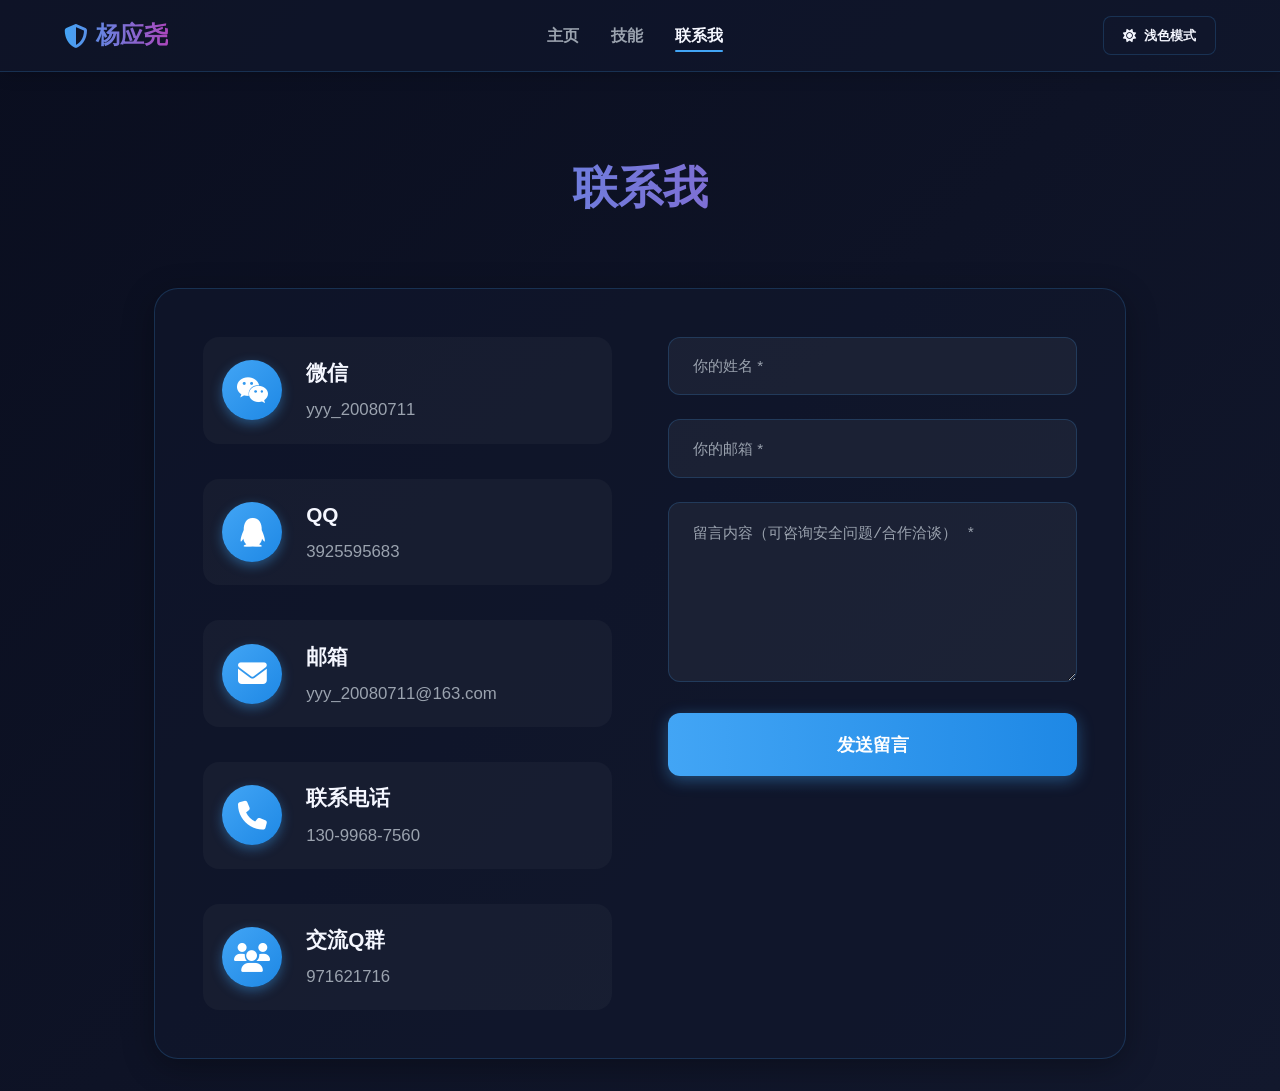
==== contact.html @ 694e47d1 "Add files via upload" ====
<!DOCTYPE html>
<html lang="zh-CN">
<head>
    <meta charset="UTF-8">
    <meta name="viewport" content="width=device-width, initial-scale=1.0">
    <title>联系我 | 杨应尧</title>
    <link rel="stylesheet" href="https://cdn.bootcdn.net/ajax/libs/font-awesome/6.4.0/css/all.min.css">
    <style>
        /* ========== 全局样式（与主页统一） ========== */
        :root {
            --bg-primary: #0a0e1f;
            --bg-secondary: #12182d;
            --text-primary: #f5f7ff;
            --text-secondary: #9ba3af;
            --accent: #42a5f5;
            --accent-light: #64b5f6;
            --accent-dark: #1e88e5;
            --card-bg: rgba(18, 24, 45, 0.6);
            --card-border: rgba(66, 165, 245, 0.2);
            --shadow: 0 8px 32px rgba(0, 0, 0, 0.3);
            --gradient-text: linear-gradient(90deg, var(--accent), #ab47bc);
            --gradient-bg: linear-gradient(135deg, var(--bg-primary), var(--bg-secondary));
        }
        .light-mode {
            --bg-primary: #f0f4ff;
            --bg-secondary: #e6eeff;
            --text-primary: #12182d;
            --text-secondary: #5e6573;
            --accent: #1e88e5;
            --accent-light: #42a5f5;
            --accent-dark: #0d47a1;
            --card-bg: rgba(255, 255, 255, 0.6);
            --card-border: rgba(30, 136, 229, 0.2);
            --shadow: 0 8px 32px rgba(0, 0, 0, 0.1);
        }
        * {
            margin: 0;
            padding: 0;
            box-sizing: border-box;
            scroll-behavior: smooth;
        }
        body {
            font-family: "Inter", "Segoe UI", Tahoma, sans-serif;
            background: var(--gradient-bg);
            color: var(--text-primary);
            min-height: 100vh;
            padding: 0;
            overflow-x: hidden;
            line-height: 1.6;
        }
        .page-loading {
            opacity: 0;
            animation: fadeIn 1.2s ease forwards;
        }
        @keyframes fadeIn {
            0% { opacity: 0; }
            100% { opacity: 1; }
        }
        .back-to-top {
            position: fixed;
            bottom: 2rem;
            right: 2rem;
            width: 48px;
            height: 48px;
            background: var(--accent);
            color: white;
            border-radius: 50%;
            display: flex;
            align-items: center;
            justify-content: center;
            font-size: 1.2rem;
            box-shadow: var(--shadow);
            opacity: 0;
            visibility: hidden;
            transition: all 0.3s ease;
            cursor: pointer;
            z-index: 99;
        }
        .back-to-top.active {
            opacity: 1;
            visibility: visible;
        }
        .back-to-top:hover {
            background: var(--accent-dark);
            transform: translateY(-4px);
        }
        /* ========== 导航栏样式（与主页统一） ========== */
        .navbar {
            position: sticky;
            top: 0;
            z-index: 90;
            display: flex;
            justify-content: space-between;
            align-items: center;
            padding: 1rem 5%;
            background: var(--card-bg);
            backdrop-filter: blur(12px);
            border-bottom: 1px solid var(--card-border);
            box-shadow: 0 2px 16px rgba(0, 0, 0, 0.2);
        }
        .logo {
            font-size: 1.5rem;
            font-weight: 700;
            background: var(--gradient-text);
            -webkit-background-clip: text;
            -webkit-text-fill-color: transparent;
            display: flex;
            align-items: center;
            gap: 0.5rem;
        }
        .logo i {
            color: var(--accent);
        }
        .nav-links {
            display: flex;
            gap: 2rem;
        }
        .nav-link {
            color: var(--text-secondary);
            text-decoration: none;
            font-weight: 600;
            font-size: 1rem;
            position: relative;
            transition: color 0.3s ease;
        }
        .nav-link::after {
            content: "";
            position: absolute;
            bottom: -4px;
            left: 0;
            width: 0;
            height: 2px;
            background: var(--accent);
            border-radius: 2px;
            transition: width 0.3s ease;
        }
        .nav-link:hover, .nav-link.active {
            color: var(--text-primary);
        }
        .nav-link:hover::after, .nav-link.active::after {
            width: 100%;
        }
        .mode-toggle {
            background: var(--card-bg);
            border: 1px solid var(--card-border);
            color: var(--text-primary);
            padding: 0.6rem 1.2rem;
            border-radius: 8px;
            font-weight: 600;
            cursor: pointer;
            display: flex;
            align-items: center;
            gap: 0.5rem;
            transition: all 0.3s ease;
        }
        .mode-toggle:hover {
            background: rgba(255, 255, 255, 0.1);
            box-shadow: 0 0 12px var(--accent);
        }
        /* ========== 联系页面专属样式 ========== */
        .container {
            max-width: 1100px;
            margin: 0 auto;
            padding: 2rem 5%;
        }
        .section-title {
            text-align: center;
            font-size: 2.8rem;
            background: var(--gradient-text);
            -webkit-background-clip: text;
            -webkit-text-fill-color: transparent;
            margin: 3rem 0 4rem;
            animation: slideDown 1s ease forwards;
            opacity: 0;
        }
        @keyframes slideDown {
            0% { transform: translateY(-30px); opacity: 0; }
            100% { transform: translateY(0); opacity: 1; }
        }
        /* 联系主容器 */
        .contact-wrapper {
            background: var(--card-bg);
            border: 1px solid var(--card-border);
            border-radius: 24px;
            padding: 3rem;
            box-shadow: var(--shadow);
            backdrop-filter: blur(12px);
            animation: popIn 1s ease forwards;
            opacity: 0;
        }
        @keyframes popIn {
            0% { transform: scale(0.95); opacity: 0; }
            100% { transform: scale(1); opacity: 1; }
        }
        .contact-container {
            display: grid;
            grid-template-columns: 1fr 1fr;
            gap: 3.5rem;
        }
        /* 联系信息区域 */
        .contact-info {
            display: flex;
            flex-direction: column;
            gap: 2.2rem;
        }
        .contact-item {
            display: flex;
            align-items: center;
            gap: 1.5rem;
            padding: 1.2rem;
            background: rgba(255, 255, 255, 0.03);
            border-radius: 16px;
            transition: all 0.4s ease;
            cursor: pointer;
        }
        .contact-item:hover {
            transform: translateX(10px);
            background: rgba(66, 165, 245, 0.1);
            box-shadow: 0 4px 12px rgba(0, 0, 0, 0.2);
        }
        .contact-icon {
            width: 60px;
            height: 60px;
            background: linear-gradient(135deg, var(--accent), var(--accent-dark));
            border-radius: 50%;
            display: flex;
            align-items: center;
            justify-content: center;
            font-size: 1.8rem;
            color: white;
            box-shadow: 0 4px 12px rgba(66, 165, 245, 0.4);
        }
        .contact-text h3 {
            font-size: 1.3rem;
            color: var(--text-primary);
            margin-bottom: 0.5rem;
        }
        .contact-text p {
            font-size: 1.05rem;
            color: var(--text-secondary);
        }
        /* 留言表单区域 */
        .contact-form {
            display: flex;
            flex-direction: column;
            gap: 1.5rem;
        }
        .form-group {
            position: relative;
        }
        .form-input {
            width: 100%;
            padding: 1.2rem 1.5rem;
            background: rgba(255, 255, 255, 0.05);
            border: 1px solid var(--card-border);
            border-radius: 12px;
            color: var(--text-primary);
            font-size: 1rem;
            outline: none;
            transition: all 0.3s ease;
        }
        .form-input:focus {
            border-color: var(--accent);
            box-shadow: 0 0 15px rgba(66, 165, 245, 0.3);
            background: rgba(255, 255, 255, 0.08);
        }
        .form-input::placeholder {
            color: var(--text-secondary);
            font-size: 0.95rem;
        }
        .form-textarea {
            min-height: 180px;
            resize: vertical;
            line-height: 1.6;
        }
        .form-btn {
            padding: 1.2rem;
            background: linear-gradient(90deg, var(--accent), var(--accent-dark));
            color: white;
            border: none;
            border-radius: 12px;
            font-size: 1.1rem;
            font-weight: 600;
            cursor: pointer;
            transition: all 0.3s ease;
            box-shadow: 0 4px 16px rgba(66, 165, 245, 0.4);
        }
        .form-btn:hover {
            transform: translateY(-3px);
            box-shadow: 0 6px 20px rgba(66, 165, 245, 0.6);
        }
        .form-btn:active {
            transform: translateY(1px);
        }
        /* 弹窗样式 */
        .modal {
            position: fixed;
            top: 0;
            left: 0;
            width: 100%;
            height: 100%;
            background: rgba(0, 0, 0, 0.7);
            backdrop-filter: blur(4px);
            display: flex;
            align-items: center;
            justify-content: center;
            z-index: 999;
            opacity: 0;
            visibility: hidden;
            transition: all 0.3s ease;
        }
        .modal.active {
            opacity: 1;
            visibility: visible;
        }
        .modal-content {
            background: var(--card-bg);
            border: 1px solid var(--card-border);
            border-radius: 20px;
            padding: 2.5rem;
            width: 90%;
            max-width: 360px;
            text-align: center;
            box-shadow: var(--shadow);
            animation: modalPop 0.4s ease forwards;
            transform: scale(0.9);
        }
        @keyframes modalPop {
            0% { transform: scale(0.9); }
            100% { transform: scale(1); }
        }
        .modal-close {
            position: absolute;
            top: 1.5rem;
            right: 1.5rem;
            background: transparent;
            border: none;
            color: var(--text-secondary);
            font-size: 1.8rem;
            cursor: pointer;
            transition: color 0.3s ease;
        }
        .modal-close:hover {
            color: var(--accent);
        }
        .modal-title {
            font-size: 1.5rem;
            color: var(--text-primary);
            margin-bottom: 1.5rem;
        }
        .modal-desc {
            color: var(--text-secondary);
            margin-bottom: 1.5rem;
            font-size: 1.05rem;
        }
        .modal-img {
            width: 100%;
            max-width: 240px;
            border-radius: 12px;
            border: 3px solid var(--accent);
            margin: 0 auto;
            display: block;
        }
        /* 表单提交提示 */
        .form-alert {
            position: fixed;
            top: 2rem;
            left: 50%;
            transform: translateX(-50%);
            background: #10b981;
            color: white;
            padding: 1rem 2rem;
            border-radius: 8px;
            font-weight: 600;
            box-shadow: var(--shadow);
            z-index: 998;
            opacity: 0;
            visibility: hidden;
            transition: all 0.3s ease;
        }
        .form-alert.active {
            opacity: 1;
            visibility: visible;
        }
        /* ========== 响应式适配 ========== */
        @media (max-width: 768px) {
            .contact-container {
                grid-template-columns: 1fr;
                gap: 2.5rem;
            }
            .contact-wrapper {
                padding: 2rem;
            }
            .section-title {
                font-size: 2.2rem;
            }
        }
        @media (max-width: 480px) {
            .navbar {
                flex-direction: column;
                gap: 1rem;
                padding: 1rem 3%;
            }
            .nav-links {
                width: 100%;
                justify-content: center;
            }
            .section-title {
                font-size: 1.8rem;
                margin: 2rem 0 3rem;
            }
            .contact-wrapper {
                padding: 1.5rem;
            }
            .contact-item {
                flex-direction: column;
                text-align: center;
                gap: 1rem;
            }
            .contact-icon {
                width: 50px;
                height: 50px;
                font-size: 1.5rem;
            }
            .back-to-top {
                width: 40px;
                height: 40px;
                bottom: 1rem;
                right: 1rem;
            }
        }
    </style>
</head>
<body class="page-loading">
    <!-- 导航栏 -->
    <nav class="navbar">
        <div class="logo">
            <i class="fas fa-shield-halved"></i>
            <span>杨应尧</span>
        </div>
        <div class="nav-links">
            <a href="index.html" class="nav-link">主页</a>
            <a href="skills.html" class="nav-link">技能</a>
            <a href="contact.html" class="nav-link active">联系我</a>
        </div>
        <button class="mode-toggle" id="modeToggle">
            <i class="fas fa-sun"></i>
            <span class="mode-text">浅色模式</span>
        </button>
    </nav>

    <!-- 回到顶部按钮 -->
    <div class="back-to-top" id="backToTop">
        <i class="fas fa-arrow-up"></i>
    </div>

    <!-- 联系内容容器 -->
    <div class="container">
        <h2 class="section-title">联系我</h2>
        <div class="contact-wrapper">
            <div class="contact-container">
                <!-- 联系信息 -->
                <div class="contact-info">
                    <!-- 微信 -->
                    <div class="contact-item" data-type="wechat">
                        <div class="contact-icon">
                            <i class="fab fa-weixin"></i>
                        </div>
                        <div class="contact-text">
                            <h3>微信</h3>
                            <p>yyy_20080711</p>
                        </div>
                    </div>

                    <!-- QQ -->
                    <div class="contact-item" data-type="qq">
                        <div class="contact-icon">
                            <i class="fab fa-qq"></i>
                        </div>
                        <div class="contact-text">
                            <h3>QQ</h3>
                            <p>3925595683</p>
                        </div>
                    </div>

                    <!-- 邮箱 -->
                    <div class="contact-item">
                        <div class="contact-icon">
                            <i class="fas fa-envelope"></i>
                        </div>
                        <div class="contact-text">
                            <h3>邮箱</h3>
                            <p>yyy_20080711@163.com</p>
                        </div>
                    </div>

                    <!-- 电话 -->
                    <div class="contact-item" data-type="phone">
                        <div class="contact-icon">
                            <i class="fas fa-phone"></i>
                        </div>
                        <div class="contact-text">
                            <h3>联系电话</h3>
                            <p>130-9968-7560</p>
                        </div>
                    </div>

                    <!-- 交流群 -->
                    <div class="contact-item" data-type="group">
                        <div class="contact-icon">
                            <i class="fas fa-users"></i>
                        </div>
                        <div class="contact-text">
                            <h3>交流Q群</h3>
                            <p>971621716</p>
                        </div>
                    </div>
                </div>

                <!-- 留言表单 -->
                <form class="contact-form" id="contactForm">
                    <div class="form-group">
                        <input type="text" class="form-input" placeholder="你的姓名 *" required>
                    </div>
                    <div class="form-group">
                        <input type="email" class="form-input" placeholder="你的邮箱 *" required>
                    </div>
                    <div class="form-group">
                        <textarea class="form-input form-textarea" placeholder="留言内容（可咨询安全问题/合作洽谈） *" required></textarea>
                    </div>
                    <button type="submit" class="form-btn">发送留言</button>
                </form>
            </div>
        </div>
    </div>

    <!-- 二维码弹窗 -->
    <div class="modal" id="modal">
        <div class="modal-content">
            <button class="modal-close" id="modalClose">×</button>
            <h3 class="modal-title" id="modalTitle"></h3>
            <p class="modal-desc" id="modalDesc"></p>
            <img src="" alt="二维码" class="modal-img" id="modalImg">
        </div>
    </div>

    <!-- 表单提交提示 -->
    <div class="form-alert" id="formAlert">留言发送成功！我会尽快回复你~</div>

    <script>
        // ========== 1. 模式切换（与主页同步） ==========
        const modeToggle = document.getElementById('modeToggle');
        const modeText = modeToggle.querySelector('.mode-text');
        const modeIcon = modeToggle.querySelector('i');
        const body = document.body;
        const savedMode = localStorage.getItem('themeMode');

        if (savedMode === 'light') {
            body.classList.add('light-mode');
            modeText.textContent = '深色模式';
            modeIcon.classList.replace('fa-sun', 'fa-moon');
        }

        modeToggle.addEventListener('click', () => {
            if (body.classList.contains('light-mode')) {
                body.classList.remove('light-mode');
                modeText.textContent = '浅色模式';
                modeIcon.classList.replace('fa-moon', 'fa-sun');
                localStorage.setItem('themeMode', 'dark');
            } else {
                body.classList.add('light-mode');
                modeText.textContent = '深色模式';
                modeIcon.classList.replace('fa-sun', 'fa-moon');
                localStorage.setItem('themeMode', 'light');
            }
        });

        // ========== 2. 二维码弹窗逻辑 ==========
        const modal = document.getElementById('modal');
        const modalTitle = document.getElementById('modalTitle');
        const modalDesc = document.getElementById('modalDesc');
        const modalImg = document.getElementById('modalImg');
        const modalClose = document.getElementById('modalClose');
        const contactItems = document.querySelectorAll('.contact-item[data-type]');
        const formAlert = document.getElementById('formAlert');

        // 弹窗数据（图片路径为根目录）
        const modalData = {
            wechat: {
                title: '我的微信',
                desc: '微信号：yyy_20080711',
                img: 'WX.jpg'
            },
            qq: {
                title: '我的QQ',
                desc: 'QQ号：3925595683',
                img: 'QQ.jpg'
            },
            phone: {
                title: '我的联系电话',
                desc: '手机号：130-9968-7560',
                img: '祎翱.png'
            },
            group
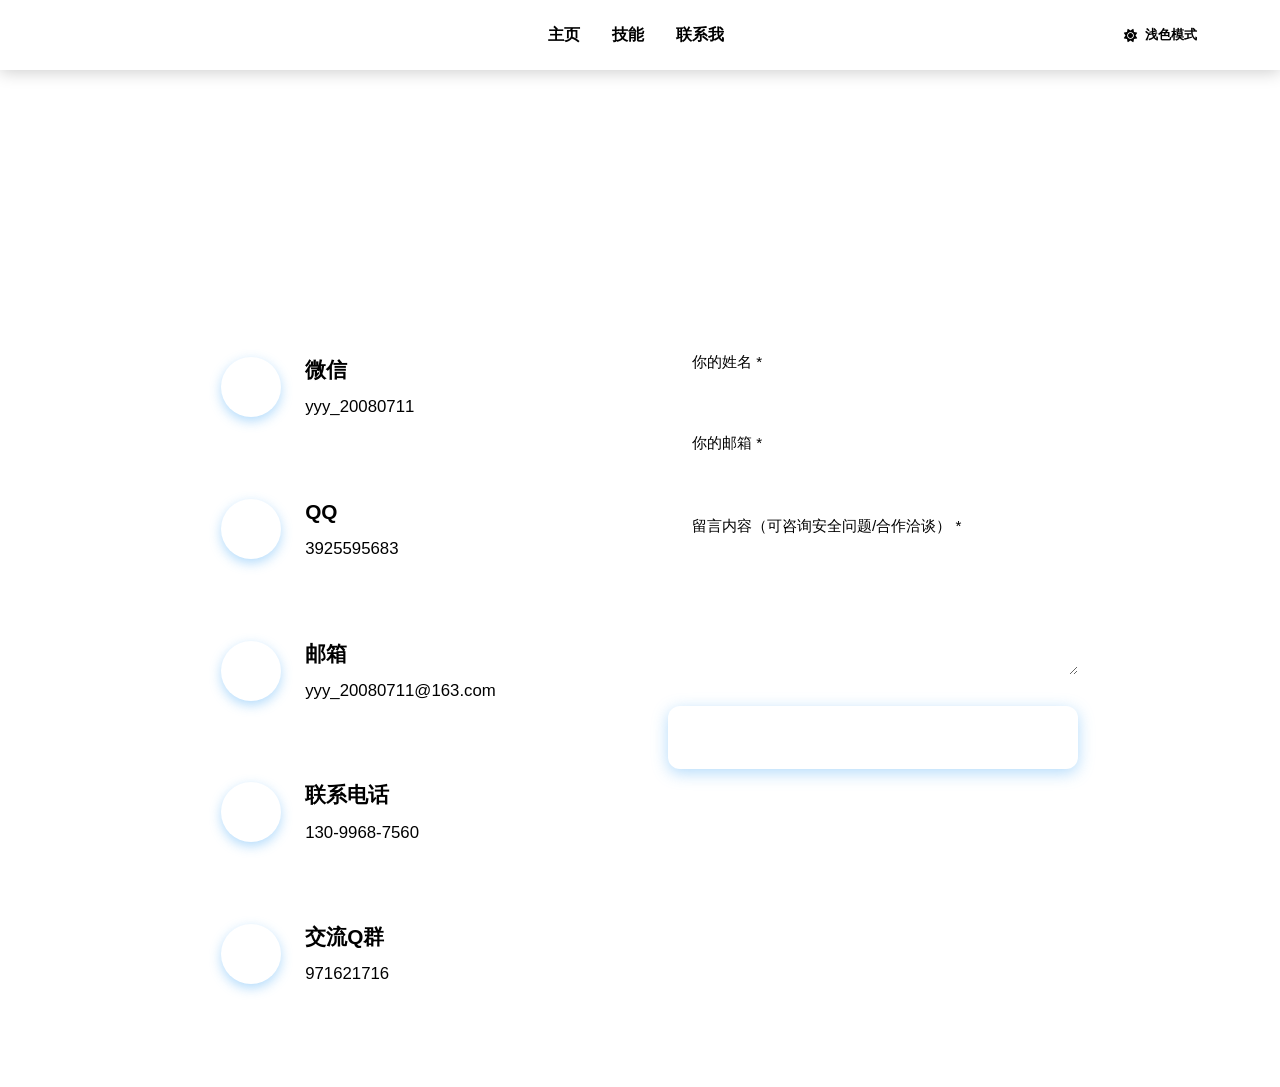
==== commit c9906f39: "Add files via upload Signed-off-by: 祎翱 <yyy20080711@gmail.com>" ====
--- a/contact.html
+++ b/contact.html
@@ -1,604 +1,554 @@
-<!DOCTYPE html>
-<html lang="zh-CN">
-<head>
-    <meta charset="UTF-8">
-    <meta name="viewport" content="width=device-width, initial-scale=1.0">
-    <title>联系我 | 杨应尧</title>
-    <link rel="stylesheet" href="https://cdn.bootcdn.net/ajax/libs/font-awesome/6.4.0/css/all.min.css">
-    <style>
-        /* ========== 全局样式（与主页统一） ========== */
-        :root {
-            --bg-primary: #0a0e1f;
-            --bg-secondary: #12182d;
-            --text-primary: #f5f7ff;
-            --text-secondary: #9ba3af;
-            --accent: #42a5f5;
-            --accent-light: #64b5f6;
-            --accent-dark: #1e88e5;
-            --card-bg: rgba(18, 24, 45, 0.6);
-            --card-border: rgba(66, 165, 245, 0.2);
-            --shadow: 0 8px 32px rgba(0, 0, 0, 0.3);
-            --gradient-text: linear-gradient(90deg, var(--accent), #ab47bc);
-            --gradient-bg: linear-gradient(135deg, var(--bg-primary), var(--bg-secondary));
-        }
-        .light-mode {
-            --bg-primary: #f0f4ff;
-            --bg-secondary: #e6eeff;
-            --text-primary: #12182d;
-            --text-secondary: #5e6573;
-            --accent: #1e88e5;
-            --accent-light: #42a5f5;
-            --accent-dark: #0d47a1;
-            --card-bg: rgba(255, 255, 255, 0.6);
-            --card-border: rgba(30, 136, 229, 0.2);
-            --shadow: 0 8px 32px rgba(0, 0, 0, 0.1);
-        }
-        * {
-            margin: 0;
-            padding: 0;
-            box-sizing: border-box;
-            scroll-behavior: smooth;
-        }
-        body {
-            font-family: "Inter", "Segoe UI", Tahoma, sans-serif;
-            background: var(--gradient-bg);
-            color: var(--text-primary);
-            min-height: 100vh;
-            padding: 0;
-            overflow-x: hidden;
-            line-height: 1.6;
-        }
-        .page-loading {
-            opacity: 0;
-            animation: fadeIn 1.2s ease forwards;
-        }
-        @keyframes fadeIn {
-            0% { opacity: 0; }
-            100% { opacity: 1; }
-        }
-        .back-to-top {
-            position: fixed;
-            bottom: 2rem;
-            right: 2rem;
-            width: 48px;
-            height: 48px;
-            background: var(--accent);
-            color: white;
-            border-radius: 50%;
-            display: flex;
-            align-items: center;
-            justify-content: center;
-            font-size: 1.2rem;
-            box-shadow: var(--shadow);
-            opacity: 0;
-            visibility: hidden;
-            transition: all 0.3s ease;
-            cursor: pointer;
-            z-index: 99;
-        }
-        .back-to-top.active {
-            opacity: 1;
-            visibility: visible;
-        }
-        .back-to-top:hover {
-            background: var(--accent-dark);
-            transform: translateY(-4px);
-        }
-        /* ========== 导航栏样式（与主页统一） ========== */
-        .navbar {
-            position: sticky;
-            top: 0;
-            z-index: 90;
-            display: flex;
-            justify-content: space-between;
-            align-items: center;
-            padding: 1rem 5%;
-            background: var(--card-bg);
-            backdrop-filter: blur(12px);
-            border-bottom: 1px solid var(--card-border);
-            box-shadow: 0 2px 16px rgba(0, 0, 0, 0.2);
-        }
-        .logo {
-            font-size: 1.5rem;
-            font-weight: 700;
-            background: var(--gradient-text);
-            -webkit-background-clip: text;
-            -webkit-text-fill-color: transparent;
-            display: flex;
-            align-items: center;
-            gap: 0.5rem;
-        }
-        .logo i {
-            color: var(--accent);
-        }
-        .nav-links {
-            display: flex;
-            gap: 2rem;
-        }
-        .nav-link {
-            color: var(--text-secondary);
-            text-decoration: none;
-            font-weight: 600;
-            font-size: 1rem;
-            position: relative;
-            transition: color 0.3s ease;
-        }
-        .nav-link::after {
-            content: "";
-            position: absolute;
-            bottom: -4px;
-            left: 0;
-            width: 0;
-            height: 2px;
-            background: var(--accent);
-            border-radius: 2px;
-            transition: width 0.3s ease;
-        }
-        .nav-link:hover, .nav-link.active {
-            color: var(--text-primary);
-        }
-        .nav-link:hover::after, .nav-link.active::after {
-            width: 100%;
-        }
-        .mode-toggle {
-            background: var(--card-bg);
-            border: 1px solid var(--card-border);
-            color: var(--text-primary);
-            padding: 0.6rem 1.2rem;
-            border-radius: 8px;
-            font-weight: 600;
-            cursor: pointer;
-            display: flex;
-            align-items: center;
-            gap: 0.5rem;
-            transition: all 0.3s ease;
-        }
-        .mode-toggle:hover {
-            background: rgba(255, 255, 255, 0.1);
-            box-shadow: 0 0 12px var(--accent);
-        }
-        /* ========== 联系页面专属样式 ========== */
-        .container {
-            max-width: 1100px;
-            margin: 0 auto;
-            padding: 2rem 5%;
-        }
-        .section-title {
-            text-align: center;
-            font-size: 2.8rem;
-            background: var(--gradient-text);
-            -webkit-background-clip: text;
-            -webkit-text-fill-color: transparent;
-            margin: 3rem 0 4rem;
-            animation: slideDown 1s ease forwards;
-            opacity: 0;
-        }
-        @keyframes slideDown {
-            0% { transform: translateY(-30px); opacity: 0; }
-            100% { transform: translateY(0); opacity: 1; }
-        }
-        /* 联系主容器 */
-        .contact-wrapper {
-            background: var(--card-bg);
-            border: 1px solid var(--card-border);
-            border-radius: 24px;
-            padding: 3rem;
-            box-shadow: var(--shadow);
-            backdrop-filter: blur(12px);
-            animation: popIn 1s ease forwards;
-            opacity: 0;
-        }
-        @keyframes popIn {
-            0% { transform: scale(0.95); opacity: 0; }
-            100% { transform: scale(1); opacity: 1; }
-        }
-        .contact-container {
-            display: grid;
-            grid-template-columns: 1fr 1fr;
-            gap: 3.5rem;
-        }
-        /* 联系信息区域 */
-        .contact-info {
-            display: flex;
-            flex-direction: column;
-            gap: 2.2rem;
-        }
-        .contact-item {
-            display: flex;
-            align-items: center;
-            gap: 1.5rem;
-            padding: 1.2rem;
-            background: rgba(255, 255, 255, 0.03);
-            border-radius: 16px;
-            transition: all 0.4s ease;
-            cursor: pointer;
-        }
-        .contact-item:hover {
-            transform: translateX(10px);
-            background: rgba(66, 165, 245, 0.1);
-            box-shadow: 0 4px 12px rgba(0, 0, 0, 0.2);
-        }
-        .contact-icon {
-            width: 60px;
-            height: 60px;
-            background: linear-gradient(135deg, var(--accent), var(--accent-dark));
-            border-radius: 50%;
-            display: flex;
-            align-items: center;
-            justify-content: center;
-            font-size: 1.8rem;
-            color: white;
-            box-shadow: 0 4px 12px rgba(66, 165, 245, 0.4);
-        }
-        .contact-text h3 {
-            font-size: 1.3rem;
-            color: var(--text-primary);
-            margin-bottom: 0.5rem;
-        }
-        .contact-text p {
-            font-size: 1.05rem;
-            color: var(--text-secondary);
-        }
-        /* 留言表单区域 */
-        .contact-form {
-            display: flex;
-            flex-direction: column;
-            gap: 1.5rem;
-        }
-        .form-group {
-            position: relative;
-        }
-        .form-input {
-            width: 100%;
-            padding: 1.2rem 1.5rem;
-            background: rgba(255, 255, 255, 0.05);
-            border: 1px solid var(--card-border);
-            border-radius: 12px;
-            color: var(--text-primary);
-            font-size: 1rem;
-            outline: none;
-            transition: all 0.3s ease;
-        }
-        .form-input:focus {
-            border-color: var(--accent);
-            box-shadow: 0 0 15px rgba(66, 165, 245, 0.3);
-            background: rgba(255, 255, 255, 0.08);
-        }
-        .form-input::placeholder {
-            color: var(--text-secondary);
-            font-size: 0.95rem;
-        }
-        .form-textarea {
-            min-height: 180px;
-            resize: vertical;
-            line-height: 1.6;
-        }
-        .form-btn {
-            padding: 1.2rem;
-            background: linear-gradient(90deg, var(--accent), var(--accent-dark));
-            color: white;
-            border: none;
-            border-radius: 12px;
-            font-size: 1.1rem;
-            font-weight: 600;
-            cursor: pointer;
-            transition: all 0.3s ease;
-            box-shadow: 0 4px 16px rgba(66, 165, 245, 0.4);
-        }
-        .form-btn:hover {
-            transform: translateY(-3px);
-            box-shadow: 0 6px 20px rgba(66, 165, 245, 0.6);
-        }
-        .form-btn:active {
-            transform: translateY(1px);
-        }
-        /* 弹窗样式 */
-        .modal {
-            position: fixed;
-            top: 0;
-            left: 0;
-            width: 100%;
-            height: 100%;
-            background: rgba(0, 0, 0, 0.7);
-            backdrop-filter: blur(4px);
-            display: flex;
-            align-items: center;
-            justify-content: center;
-            z-index: 999;
-            opacity: 0;
-            visibility: hidden;
-            transition: all 0.3s ease;
-        }
-        .modal.active {
-            opacity: 1;
-            visibility: visible;
-        }
-        .modal-content {
-            background: var(--card-bg);
-            border: 1px solid var(--card-border);
-            border-radius: 20px;
-            padding: 2.5rem;
-            width: 90%;
-            max-width: 360px;
-            text-align: center;
-            box-shadow: var(--shadow);
-            animation: modalPop 0.4s ease forwards;
-            transform: scale(0.9);
-        }
-        @keyframes modalPop {
-            0% { transform: scale(0.9); }
-            100% { transform: scale(1); }
-        }
-        .modal-close {
-            position: absolute;
-            top: 1.5rem;
-            right: 1.5rem;
-            background: transparent;
-            border: none;
-            color: var(--text-secondary);
-            font-size: 1.8rem;
-            cursor: pointer;
-            transition: color 0.3s ease;
-        }
-        .modal-close:hover {
-            color: var(--accent);
-        }
-        .modal-title {
-            font-size: 1.5rem;
-            color: var(--text-primary);
-            margin-bottom: 1.5rem;
-        }
-        .modal-desc {
-            color: var(--text-secondary);
-            margin-bottom: 1.5rem;
-            font-size: 1.05rem;
-        }
-        .modal-img {
-            width: 100%;
-            max-width: 240px;
-            border-radius: 12px;
-            border: 3px solid var(--accent);
-            margin: 0 auto;
-            display: block;
-        }
-        /* 表单提交提示 */
-        .form-alert {
-            position: fixed;
-            top: 2rem;
-            left: 50%;
-            transform: translateX(-50%);
-            background: #10b981;
-            color: white;
-            padding: 1rem 2rem;
-            border-radius: 8px;
-            font-weight: 600;
-            box-shadow: var(--shadow);
-            z-index: 998;
-            opacity: 0;
-            visibility: hidden;
-            transition: all 0.3s ease;
-        }
-        .form-alert.active {
-            opacity: 1;
-            visibility: visible;
-        }
-        /* ========== 响应式适配 ========== */
-        @media (max-width: 768px) {
-            .contact-container {
-                grid-template-columns: 1fr;
-                gap: 2.5rem;
-            }
-            .contact-wrapper {
-                padding: 2rem;
-            }
-            .section-title {
-                font-size: 2.2rem;
-            }
-        }
-        @media (max-width: 480px) {
-            .navbar {
-                flex-direction: column;
-                gap: 1rem;
-                padding: 1rem 3%;
-            }
-            .nav-links {
-                width: 100%;
-                justify-content: center;
-            }
-            .section-title {
-                font-size: 1.8rem;
-                margin: 2rem 0 3rem;
-            }
-            .contact-wrapper {
-                padding: 1.5rem;
-            }
-            .contact-item {
-                flex-direction: column;
-                text-align: center;
-                gap: 1rem;
-            }
-            .contact-icon {
-                width: 50px;
-                height: 50px;
-                font-size: 1.5rem;
-            }
-            .back-to-top {
-                width: 40px;
-                height: 40px;
-                bottom: 1rem;
-                right: 1rem;
-            }
-        }
-    </style>
-</head>
-<body class="page-loading">
-    <!-- 导航栏 -->
-    <nav class="navbar">
-        <div class="logo">
-            <i class="fas fa-shield-halved"></i>
-            <span>杨应尧</span>
-        </div>
-        <div class="nav-links">
-            <a href="index.html" class="nav-link">主页</a>
-            <a href="skills.html" class="nav-link">技能</a>
-            <a href="contact.html" class="nav-link active">联系我</a>
-        </div>
-        <button class="mode-toggle" id="modeToggle">
-            <i class="fas fa-sun"></i>
-            <span class="mode-text">浅色模式</span>
-        </button>
-    </nav>
-
-    <!-- 回到顶部按钮 -->
-    <div class="back-to-top" id="backToTop">
-        <i class="fas fa-arrow-up"></i>
-    </div>
-
-    <!-- 联系内容容器 -->
-    <div class="container">
-        <h2 class="section-title">联系我</h2>
-        <div class="contact-wrapper">
-            <div class="contact-container">
-                <!-- 联系信息 -->
-                <div class="contact-info">
-                    <!-- 微信 -->
-                    <div class="contact-item" data-type="wechat">
-                        <div class="contact-icon">
-                            <i class="fab fa-weixin"></i>
-                        </div>
-                        <div class="contact-text">
-                            <h3>微信</h3>
-                            <p>yyy_20080711</p>
-                        </div>
-                    </div>
-
-                    <!-- QQ -->
-                    <div class="contact-item" data-type="qq">
-                        <div class="contact-icon">
-                            <i class="fab fa-qq"></i>
-                        </div>
-                        <div class="contact-text">
-                            <h3>QQ</h3>
-                            <p>3925595683</p>
-                        </div>
-                    </div>
-
-                    <!-- 邮箱 -->
-                    <div class="contact-item">
-                        <div class="contact-icon">
-                            <i class="fas fa-envelope"></i>
-                        </div>
-                        <div class="contact-text">
-                            <h3>邮箱</h3>
-                            <p>yyy_20080711@163.com</p>
-                        </div>
-                    </div>
-
-                    <!-- 电话 -->
-                    <div class="contact-item" data-type="phone">
-                        <div class="contact-icon">
-                            <i class="fas fa-phone"></i>
-                        </div>
-                        <div class="contact-text">
-                            <h3>联系电话</h3>
-                            <p>130-9968-7560</p>
-                        </div>
-                    </div>
-
-                    <!-- 交流群 -->
-                    <div class="contact-item" data-type="group">
-                        <div class="contact-icon">
-                            <i class="fas fa-users"></i>
-                        </div>
-                        <div class="contact-text">
-                            <h3>交流Q群</h3>
-                            <p>971621716</p>
-                        </div>
-                    </div>
-                </div>
-
-                <!-- 留言表单 -->
-                <form class="contact-form" id="contactForm">
-                    <div class="form-group">
-                        <input type="text" class="form-input" placeholder="你的姓名 *" required>
-                    </div>
-                    <div class="form-group">
-                        <input type="email" class="form-input" placeholder="你的邮箱 *" required>
-                    </div>
-                    <div class="form-group">
-                        <textarea class="form-input form-textarea" placeholder="留言内容（可咨询安全问题/合作洽谈） *" required></textarea>
-                    </div>
-                    <button type="submit" class="form-btn">发送留言</button>
-                </form>
-            </div>
-        </div>
-    </div>
-
-    <!-- 二维码弹窗 -->
-    <div class="modal" id="modal">
-        <div class="modal-content">
-            <button class="modal-close" id="modalClose">×</button>
-            <h3 class="modal-title" id="modalTitle"></h3>
-            <p class="modal-desc" id="modalDesc"></p>
-            <img src="" alt="二维码" class="modal-img" id="modalImg">
-        </div>
-    </div>
-
-    <!-- 表单提交提示 -->
-    <div class="form-alert" id="formAlert">留言发送成功！我会尽快回复你~</div>
-
-    <script>
-        // ========== 1. 模式切换（与主页同步） ==========
-        const modeToggle = document.getElementById('modeToggle');
-        const modeText = modeToggle.querySelector('.mode-text');
-        const modeIcon = modeToggle.querySelector('i');
-        const body = document.body;
-        const savedMode = localStorage.getItem('themeMode');
-
-        if (savedMode === 'light') {
-            body.classList.add('light-mode');
-            modeText.textContent = '深色模式';
-            modeIcon.classList.replace('fa-sun', 'fa-moon');
-        }
-
-        modeToggle.addEventListener('click', () => {
-            if (body.classList.contains('light-mode')) {
-                body.classList.remove('light-mode');
-                modeText.textContent = '浅色模式';
-                modeIcon.classList.replace('fa-moon', 'fa-sun');
-                localStorage.setItem('themeMode', 'dark');
-            } else {
-                body.classList.add('light-mode');
-                modeText.textContent = '深色模式';
-                modeIcon.classList.replace('fa-sun', 'fa-moon');
-                localStorage.setItem('themeMode', 'light');
-            }
-        });
-
-        // ========== 2. 二维码弹窗逻辑 ==========
-        const modal = document.getElementById('modal');
-        const modalTitle = document.getElementById('modalTitle');
-        const modalDesc = document.getElementById('modalDesc');
-        const modalImg = document.getElementById('modalImg');
-        const modalClose = document.getElementById('modalClose');
-        const contactItems = document.querySelectorAll('.contact-item[data-type]');
-        const formAlert = document.getElementById('formAlert');
-
-        // 弹窗数据（图片路径为根目录）
-        const modalData = {
-            wechat: {
-                title: '我的微信',
-                desc: '微信号：yyy_20080711',
-                img: 'WX.jpg'
-            },
-            qq: {
-                title: '我的QQ',
-                desc: 'QQ号：3925595683',
-                img: 'QQ.jpg'
-            },
-            phone: {
-                title: '我的联系电话',
-                desc: '手机号：130-9968-7560',
-                img: '祎翱.png'
-            },
-            group
+<!DOCTYPE html>
+<html lang="zh-CN">
+<head>
+    <meta charset="UTF-8">
+    <meta name="viewport" content="width=device-width, initial-scale=1.0">
+    <meta name="description" content="联系杨应尧 - 微信、QQ、邮箱、电话等多种联系方式，欢迎咨询安全问题和合作洽谈">
+    <meta name="keywords" content="联系方式,微信,QQ,邮箱,网络安全咨询">
+    <meta name="author" content="杨应尧">
+    
+    <meta property="og:title" content="联系我 | 杨应尧">
+    <meta property="og:description" content="通过多种方式联系杨应尧，咨询网络安全相关问题">
+    <meta property="og:type" content="website">
+    
+    <title>联系我 | 杨应尧</title>
+    
+    <link rel="preload" href="https://cdn.bootcdn.net/ajax/libs/font-awesome/6.4.0/css/all.min.css" as="style">
+    <link rel="stylesheet" href="https://cdn.bootcdn.net/ajax/libs/font-awesome/6.4.0/css/all.min.css">
+    <link rel="stylesheet" href="styles.css">
+    
+    <style>
+        /* 联系页专属样式 */
+        .container {
+            max-width: 1100px;
+        }
+
+        .section-title {
+            text-align: center;
+            font-size: 2.8rem;
+            background: var(--gradient-text);
+            -webkit-background-clip: text;
+            -webkit-text-fill-color: transparent;
+            background-clip: text;
+            margin: 3rem 0 4rem;
+            animation: slideDown 1s ease forwards;
+            opacity: 0;
+        }
+
+        @keyframes slideDown {
+            from { 
+                transform: translateY(-30px); 
+                opacity: 0; 
+            }
+            to { 
+                transform: translateY(0); 
+                opacity: 1; 
+            }
+        }
+
+        .contact-wrapper {
+            background: var(--card-bg);
+            border: 1px solid var(--card-border);
+            border-radius: 24px;
+            padding: 3rem;
+            box-shadow: var(--shadow);
+            backdrop-filter: blur(12px);
+            animation: popIn 1s ease forwards;
+            opacity: 0;
+        }
+
+        @keyframes popIn {
+            from { 
+                transform: scale(0.95); 
+                opacity: 0; 
+            }
+            to { 
+                transform: scale(1); 
+                opacity: 1; 
+            }
+        }
+
+        .contact-container {
+            display: grid;
+            grid-template-columns: 1fr 1fr;
+            gap: 3.5rem;
+        }
+
+        .contact-info {
+            display: flex;
+            flex-direction: column;
+            gap: 2.2rem;
+        }
+
+        .contact-item {
+            display: flex;
+            align-items: center;
+            gap: 1.5rem;
+            padding: 1.2rem;
+            background: rgba(255, 255, 255, 0.03);
+            border-radius: 16px;
+            transition: all 0.4s ease;
+            cursor: pointer;
+        }
+
+        .contact-item:hover {
+            transform: translateX(10px);
+            background: rgba(66, 165, 245, 0.1);
+            box-shadow: 0 4px 12px rgba(0, 0, 0, 0.2);
+        }
+
+        .contact-item:focus {
+            outline: 2px solid var(--accent);
+            outline-offset: 2px;
+        }
+
+        .contact-icon {
+            width: 60px;
+            height: 60px;
+            background: linear-gradient(135deg, var(--accent), var(--accent-dark));
+            border-radius: 50%;
+            display: flex;
+            align-items: center;
+            justify-content: center;
+            font-size: 1.8rem;
+            color: white;
+            box-shadow: 0 4px 12px rgba(66, 165, 245, 0.4);
+            flex-shrink: 0;
+        }
+
+        .contact-text h3 {
+            font-size: 1.3rem;
+            color: var(--text-primary);
+            margin-bottom: 0.5rem;
+        }
+
+        .contact-text p {
+            font-size: 1.05rem;
+            color: var(--text-secondary);
+        }
+
+        .contact-form {
+            display: flex;
+            flex-direction: column;
+            gap: 1.5rem;
+        }
+
+        .form-group {
+            position: relative;
+        }
+
+        .form-input {
+            width: 100%;
+            padding: 1.2rem 1.5rem;
+            background: rgba(255, 255, 255, 0.05);
+            border: 1px solid var(--card-border);
+            border-radius: 12px;
+            color: var(--text-primary);
+            font-size: 1rem;
+            outline: none;
+            transition: all 0.3s ease;
+            font-family: inherit;
+        }
+
+        .form-input:focus {
+            border-color: var(--accent);
+            box-shadow: 0 0 15px rgba(66, 165, 245, 0.3);
+            background: rgba(255, 255, 255, 0.08);
+        }
+
+        .form-input::placeholder {
+            color: var(--text-secondary);
+            font-size: 0.95rem;
+        }
+
+        .form-textarea {
+            min-height: 180px;
+            resize: vertical;
+            line-height: 1.6;
+        }
+
+        .form-btn {
+            padding: 1.2rem;
+            background: linear-gradient(90deg, var(--accent), var(--accent-dark));
+            color: white;
+            border: none;
+            border-radius: 12px;
+            font-size: 1.1rem;
+            font-weight: 600;
+            cursor: pointer;
+            transition: all 0.3s ease;
+            box-shadow: 0 4px 16px rgba(66, 165, 245, 0.4);
+        }
+
+        .form-btn:hover {
+            transform: translateY(-3px);
+            box-shadow: 0 6px 20px rgba(66, 165, 245, 0.6);
+        }
+
+        .form-btn:active {
+            transform: translateY(1px);
+        }
+
+        .form-btn:focus {
+            outline: 2px solid var(--accent-light);
+            outline-offset: 2px;
+        }
+
+        .modal {
+            position: fixed;
+            top: 0;
+            left: 0;
+            width: 100%;
+            height: 100%;
+            background: rgba(0, 0, 0, 0.7);
+            backdrop-filter: blur(4px);
+            display: flex;
+            align-items: center;
+            justify-content: center;
+            z-index: 999;
+            opacity: 0;
+            visibility: hidden;
+            transition: all 0.3s ease;
+        }
+
+        .modal.active {
+            opacity: 1;
+            visibility: visible;
+        }
+
+        .modal-content {
+            background: var(--card-bg);
+            border: 1px solid var(--card-border);
+            border-radius: 20px;
+            padding: 2.5rem;
+            width: 90%;
+            max-width: 360px;
+            text-align: center;
+            box-shadow: var(--shadow);
+            animation: modalPop 0.4s ease forwards;
+            transform: scale(0.9);
+            position: relative;
+        }
+
+        @keyframes modalPop {
+            from { transform: scale(0.9); }
+            to { transform: scale(1); }
+        }
+
+        .modal-close {
+            position: absolute;
+            top: 1.5rem;
+            right: 1.5rem;
+            background: transparent;
+            border: none;
+            color: var(--text-secondary);
+            font-size: 1.8rem;
+            cursor: pointer;
+            transition: color 0.3s ease;
+            width: 32px;
+            height: 32px;
+            display: flex;
+            align-items: center;
+            justify-content: center;
+        }
+
+        .modal-close:hover {
+            color: var(--accent);
+        }
+
+        .modal-close:focus {
+            outline: 2px solid var(--accent);
+            outline-offset: 2px;
+        }
+
+        .modal-title {
+            font-size: 1.5rem;
+            color: var(--text-primary);
+            margin-bottom: 1.5rem;
+        }
+
+        .modal-desc {
+            color: var(--text-secondary);
+            margin-bottom: 1.5rem;
+            font-size: 1.05rem;
+        }
+
+        .modal-img {
+            width: 100%;
+            max-width: 240px;
+            border-radius: 12px;
+            border: 3px solid var(--accent);
+            margin: 0 auto;
+            display: block;
+        }
+
+        .form-alert {
+            position: fixed;
+            top: 2rem;
+            left: 50%;
+            transform: translateX(-50%);
+            background: #10b981;
+            color: white;
+            padding: 1rem 2rem;
+            border-radius: 8px;
+            font-weight: 600;
+            box-shadow: var(--shadow);
+            z-index: 998;
+            opacity: 0;
+            visibility: hidden;
+            transition: all 0.3s ease;
+        }
+
+        .form-alert.active {
+            opacity: 1;
+            visibility: visible;
+        }
+
+        @media (max-width: 768px) {
+            .contact-container {
+                grid-template-columns: 1fr;
+                gap: 2.5rem;
+            }
+            .contact-wrapper {
+                padding: 2rem;
+            }
+            .section-title {
+                font-size: 2.2rem;
+            }
+        }
+
+        @media (max-width: 480px) {
+            .section-title {
+                font-size: 1.8rem;
+                margin: 2rem 0 3rem;
+            }
+            .contact-wrapper {
+                padding: 1.5rem;
+            }
+            .contact-item {
+                flex-direction: column;
+                text-align: center;
+                gap: 1rem;
+            }
+            .contact-icon {
+                width: 50px;
+                height: 50px;
+                font-size: 1.5rem;
+            }
+        }
+    </style>
+</head>
+<body class="page-loading">
+    <nav class="navbar" role="navigation" aria-label="主导航">
+        <div class="logo">
+            <i class="fas fa-shield-halved" aria-hidden="true"></i>
+            <span>杨应尧</span>
+        </div>
+        <div class="nav-links">
+            <a href="index.html" class="nav-link">主页</a>
+            <a href="skills.html" class="nav-link">技能</a>
+            <a href="contact.html" class="nav-link active" aria-current="page">联系我</a>
+        </div>
+        <button class="mode-toggle" id="modeToggle" aria-label="切换主题模式">
+            <i class="fas fa-sun" aria-hidden="true"></i>
+            <span class="mode-text">浅色模式</span>
+        </button>
+    </nav>
+
+    <button class="back-to-top" id="backToTop" aria-label="回到顶部">
+        <i class="fas fa-arrow-up" aria-hidden="true"></i>
+    </button>
+
+    <main class="container">
+        <h2 class="section-title">联系我</h2>
+        <div class="contact-wrapper">
+            <div class="contact-container">
+                <section class="contact-info" aria-label="联系方式">
+                    <div class="contact-item" data-type="wechat" tabindex="0" role="button" aria-label="查看微信二维码">
+                        <div class="contact-icon">
+                            <i class="fab fa-weixin" aria-hidden="true"></i>
+                        </div>
+                        <div class="contact-text">
+                            <h3>微信</h3>
+                            <p>yyy_20080711</p>
+                        </div>
+                    </div>
+
+                    <div class="contact-item" data-type="qq" tabindex="0" role="button" aria-label="查看QQ二维码">
+                        <div class="contact-icon">
+                            <i class="fab fa-qq" aria-hidden="true"></i>
+                        </div>
+                        <div class="contact-text">
+                            <h3>QQ</h3>
+                            <p>3925595683</p>
+                        </div>
+                    </div>
+
+                    <div class="contact-item">
+                        <div class="contact-icon">
+                            <i class="fas fa-envelope" aria-hidden="true"></i>
+                        </div>
+                        <div class="contact-text">
+                            <h3>邮箱</h3>
+                            <p>yyy_20080711@163.com</p>
+                        </div>
+                    </div>
+
+                    <div class="contact-item" data-type="phone" tabindex="0" role="button" aria-label="查看联系电话">
+                        <div class="contact-icon">
+                            <i class="fas fa-phone" aria-hidden="true"></i>
+                        </div>
+                        <div class="contact-text">
+                            <h3>联系电话</h3>
+                            <p>130-9968-7560</p>
+                        </div>
+                    </div>
+
+                    <div class="contact-item" data-type="group" tabindex="0" role="button" aria-label="查看交流群二维码">
+                        <div class="contact-icon">
+                            <i class="fas fa-users" aria-hidden="true"></i>
+                        </div>
+                        <div class="contact-text">
+                            <h3>交流Q群</h3>
+                            <p>971621716</p>
+                        </div>
+                    </div>
+                </section>
+
+                <form class="contact-form" id="contactForm" aria-label="留言表单">
+                    <div class="form-group">
+                        <input type="text" class="form-input" placeholder="你的姓名 *" required aria-required="true">
+                    </div>
+                    <div class="form-group">
+                        <input type="email" class="form-input" placeholder="你的邮箱 *" required aria-required="true">
+                    </div>
+                    <div class="form-group">
+                        <textarea class="form-input form-textarea" placeholder="留言内容（可咨询安全问题/合作洽谈） *" required aria-required="true"></textarea>
+                    </div>
+                    <button type="submit" class="form-btn">发送留言</button>
+                </form>
+            </div>
+        </div>
+    </main>
+
+    <div class="modal" id="modal" role="dialog" aria-modal="true" aria-labelledby="modalTitle">
+        <div class="modal-content">
+            <button class="modal-close" id="modalClose" aria-label="关闭弹窗">×</button>
+            <h3 class="modal-title" id="modalTitle"></h3>
+            <p class="modal-desc" id="modalDesc"></p>
+            <img src="" alt="二维码" class="modal-img" id="modalImg">
+        </div>
+    </div>
+
+    <div class="form-alert" id="formAlert" role="alert">留言发送成功！我会尽快回复你~</div>
+
+    <script src="scripts.js"></script>
+    <script>
+        // 二维码弹窗和表单处理
+        (function() {
+            'use strict';
+            
+            const modal = document.getElementById('modal');
+            const modalTitle = document.getElementById('modalTitle');
+            const modalDesc = document.getElementById('modalDesc');
+            const modalImg = document.getElementById('modalImg');
+            const modalClose = document.getElementById('modalClose');
+            const contactItems = document.querySelectorAll('.contact-item[data-type]');
+            const formAlert = document.getElementById('formAlert');
+            const contactForm = document.getElementById('contactForm');
+
+            // 弹窗数据配置
+            const modalData = {
+                wechat: {
+                    title: '我的微信',
+                    desc: '微信号：yyy_20080711',
+                    img: 'WX.jpg'
+                },
+                qq: {
+                    title: '我的QQ',
+                    desc: 'QQ号：3925595683',
+                    img: 'QQ.jpg'
+                },
+                phone: {
+                    title: '我的联系电话',
+                    desc: '手机号：130-9968-7560',
+                    img: '祎翱.png'
+                },
+                group: {
+                    title: '交流群',
+                    desc: 'QQ群号：971621716',
+                    img: '交流群.jpg'
+                }
+            };
+
+            // 打开弹窗
+            function openModal(type) {
+                const data = modalData[type];
+                if (!data) return;
+
+                modalTitle.textContent = data.title;
+                modalDesc.textContent = data.desc;
+                modalImg.src = data.img;
+                modalImg.alt = data.title + '二维码';
+                modal.classList.add('active');
+                modalClose.focus();
+            }
+
+            // 关闭弹窗
+            function closeModal() {
+                modal.classList.remove('active');
+            }
+
+            // 绑定联系项点击事件
+            contactItems.forEach(item => {
+                const type = item.dataset.type;
+                
+                function handleActivate(e) {
+                    if (e.type === 'click' || e.key === 'Enter' || e.key === ' ') {
+                        e.preventDefault();
+                        openModal(type);
+                    }
+                }
+
+                item.addEventListener('click', handleActivate);
+                item.addEventListener('keydown', handleActivate);
+            });
+
+            // 关闭按钮事件
+            modalClose.addEventListener('click', closeModal);
+
+            // 点击背景关闭
+            modal.addEventListener('click', (e) => {
+                if (e.target === modal) {
+                    closeModal();
+                }
+            });
+
+            // ESC键关闭
+            document.addEventListener('keydown', (e) => {
+                if (e.key === 'Escape' && modal.classList.contains('active')) {
+                    closeModal();
+                }
+            });
+
+            // 表单提交处理
+            if (contactForm) {
+                contactForm.addEventListener('submit', (e) => {
+                    e.preventDefault();
+                    
+                    // 显示成功提示
+                    formAlert.classList.add('active');
+                    
+                    // 重置表单
+                    contactForm.reset();
+                    
+                    // 3秒后隐藏提示
+                    setTimeout(() => {
+                        formAlert.classList.remove('active');
+                    }, 3000);
+                });
+            }
+        })();
+    </script>
+</body>
+</html>
--- a/styles.css
+++ b/styles.css
@@ -0,0 +1,221 @@
+NEW_FILE_CODE
+/* ========== 全局样式变量 ========== */
+:root {
+    --bg-primary: #0a0e1f;
+    --bg-secondary: #12182d;
+    --text-primary: #f5f7ff;
+    --text-secondary: #9ba3af;
+    --accent: #42a5f5;
+    --accent-light: #64b5f6;
+    --accent-dark: #1e88e5;
+    --card-bg: rgba(18, 24, 45, 0.6);
+    --card-border: rgba(66, 165, 245, 0.2);
+    --shadow: 0 8px 32px rgba(0, 0, 0, 0.3);
+    --gradient-text: linear-gradient(90deg, var(--accent), #ab47bc);
+    --gradient-bg: linear-gradient(135deg, var(--bg-primary), var(--bg-secondary));
+}
+
+.light-mode {
+    --bg-primary: #f0f4ff;
+    --bg-secondary: #e6eeff;
+    --text-primary: #12182d;
+    --text-secondary: #5e6573;
+    --accent: #1e88e5;
+    --accent-light: #42a5f5;
+    --accent-dark: #0d47a1;
+    --card-bg: rgba(255, 255, 255, 0.6);
+    --card-border: rgba(30, 136, 229, 0.2);
+    --shadow: 0 8px 32px rgba(0, 0, 0, 0.1);
+}
+
+/* ========== 基础重置 ========== */
+* {
+    margin: 0;
+    padding: 0;
+    box-sizing: border-box;
+    scroll-behavior: smooth;
+}
+
+body {
+    font-family: "Inter", "Segoe UI", Tahoma, sans-serif;
+    background: var(--gradient-bg);
+    color: var(--text-primary);
+    min-height: 100vh;
+    overflow-x: hidden;
+    line-height: 1.6;
+}
+
+/* 页面加载动画 */
+.page-loading {
+    opacity: 0;
+    animation: fadeIn 1.2s ease forwards;
+}
+
+@keyframes fadeIn {
+    from { opacity: 0; }
+    to { opacity: 1; }
+}
+
+/* 回到顶部按钮 */
+.back-to-top {
+    position: fixed;
+    bottom: 2rem;
+    right: 2rem;
+    width: 48px;
+    height: 48px;
+    background: var(--accent);
+    color: white;
+    border-radius: 50%;
+    display: flex;
+    align-items: center;
+    justify-content: center;
+    font-size: 1.2rem;
+    box-shadow: var(--shadow);
+    opacity: 0;
+    visibility: hidden;
+    transition: all 0.3s ease;
+    cursor: pointer;
+    z-index: 99;
+    border: none;
+}
+
+.back-to-top.active {
+    opacity: 1;
+    visibility: visible;
+}
+
+.back-to-top:hover {
+    background: var(--accent-dark);
+    transform: translateY(-4px);
+}
+
+.back-to-top:focus {
+    outline: 2px solid var(--accent-light);
+    outline-offset: 2px;
+}
+
+/* ========== 导航栏样式 ========== */
+.navbar {
+    position: sticky;
+    top: 0;
+    z-index: 90;
+    display: flex;
+    justify-content: space-between;
+    align-items: center;
+    padding: 1rem 5%;
+    background: var(--card-bg);
+    backdrop-filter: blur(12px);
+    border-bottom: 1px solid var(--card-border);
+    box-shadow: 0 2px 16px rgba(0, 0, 0, 0.2);
+}
+
+.logo {
+    font-size: 1.5rem;
+    font-weight: 700;
+    background: var(--gradient-text);
+    -webkit-background-clip: text;
+    -webkit-text-fill-color: transparent;
+    background-clip: text;
+    display: flex;
+    align-items: center;
+    gap: 0.5rem;
+}
+
+.logo i {
+    color: var(--accent);
+}
+
+.nav-links {
+    display: flex;
+    gap: 2rem;
+}
+
+.nav-link {
+    color: var(--text-secondary);
+    text-decoration: none;
+    font-weight: 600;
+    font-size: 1rem;
+    position: relative;
+    transition: color 0.3s ease;
+}
+
+.nav-link::after {
+    content: "";
+    position: absolute;
+    bottom: -4px;
+    left: 0;
+    width: 0;
+    height: 2px;
+    background: var(--accent);
+    border-radius: 2px;
+    transition: width 0.3s ease;
+}
+
+.nav-link:hover,
+.nav-link.active {
+    color: var(--text-primary);
+}
+
+.nav-link:hover::after,
+.nav-link.active::after {
+    width: 100%;
+}
+
+.mode-toggle {
+    background: var(--card-bg);
+    border: 1px solid var(--card-border);
+    color: var(--text-primary);
+    padding: 0.6rem 1.2rem;
+    border-radius: 8px;
+    font-weight: 600;
+    cursor: pointer;
+    display: flex;
+    align-items: center;
+    gap: 0.5rem;
+    transition: all 0.3s ease;
+}
+
+.mode-toggle:hover {
+    background: rgba(255, 255, 255, 0.1);
+    box-shadow: 0 0 12px var(--accent);
+}
+
+.mode-toggle:focus {
+    outline: 2px solid var(--accent-light);
+    outline-offset: 2px;
+}
+
+/* ========== 通用容器 ========== */
+.container {
+    max-width: 1200px;
+    margin: 0 auto;
+    padding: 2rem 5%;
+}
+
+/* ========== 响应式适配 ========== */
+@media (max-width: 768px) {
+    .nav-links {
+        gap: 1.2rem;
+        font-size: 0.9rem;
+    }
+}
+
+@media (max-width: 480px) {
+    .navbar {
+        flex-direction: column;
+        gap: 1rem;
+        padding: 1rem 3%;
+    }
+    
+    .nav-links {
+        width: 100%;
+        justify-content: center;
+    }
+    
+    .back-to-top {
+        width: 40px;
+        height: 40px;
+        bottom: 1rem;
+        right: 1rem;
+    }
+}
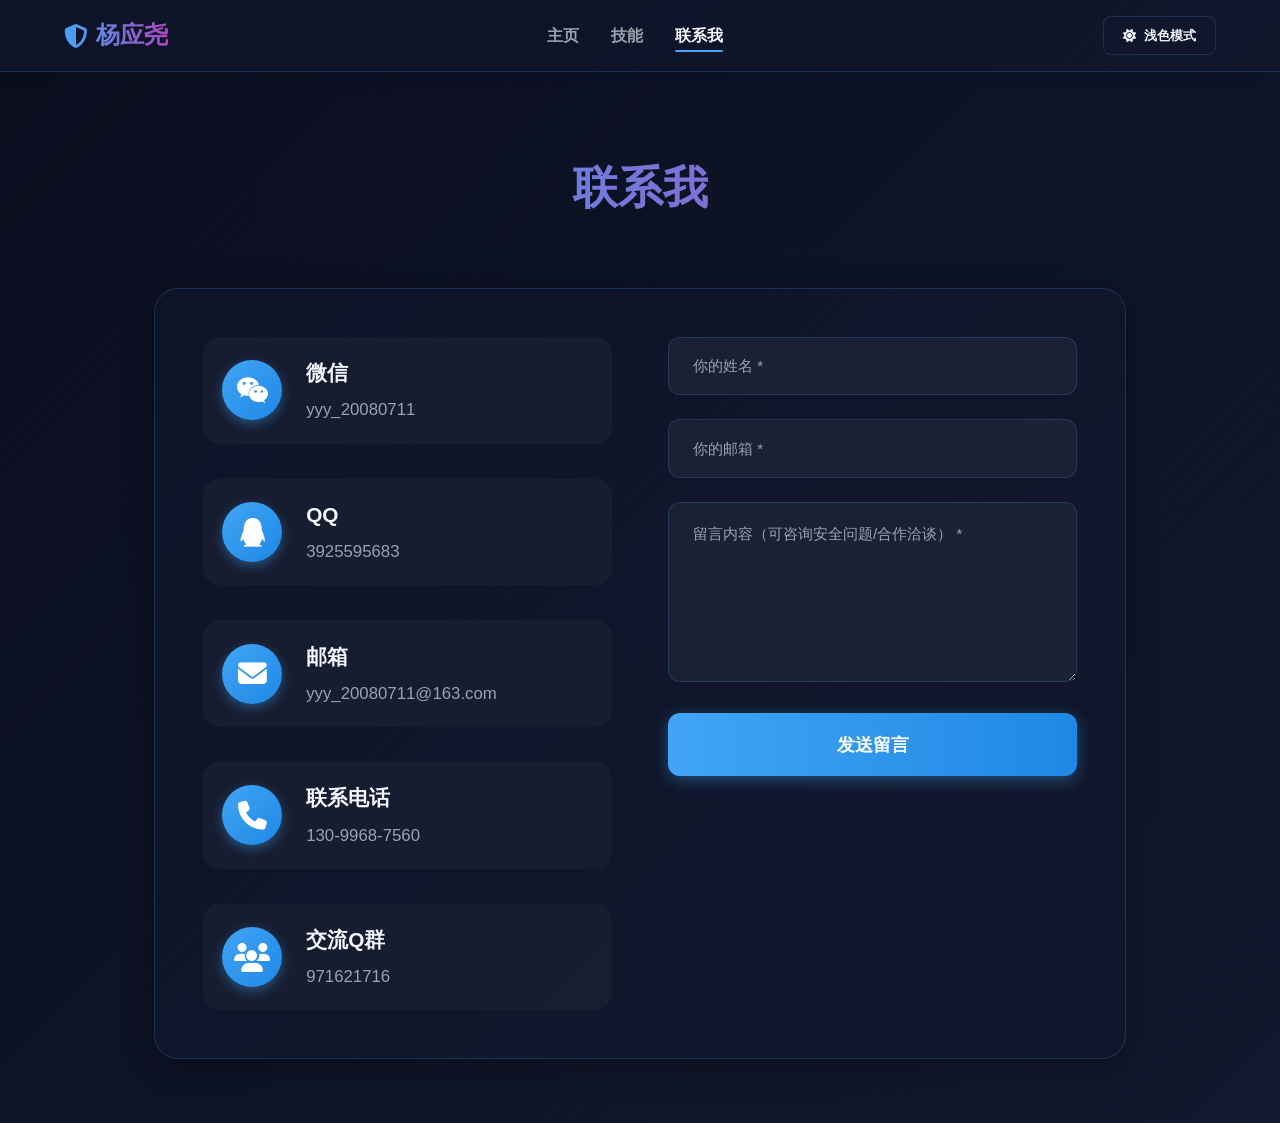
==== commit 22be2d7b: "Add files via upload Signed-off-by: 祎翱 <yyy20080711@gmail.com>" ====
--- a/contact.html
+++ b/contact.html
@@ -94,7 +94,11 @@
         .contact-item:hover {
             transform: translateX(10px);
             background: rgba(66, 165, 245, 0.1);
-            box-shadow: 0 4px 12px rgba(0, 0, 0, 0.2);
+            box-shadow: 0 4px 12px rgba(0, 0, 0, 0.15);
+        }
+
+        .light-mode .contact-item:hover {
+            background: rgba(30, 136, 229, 0.08);
         }
 
         .contact-item:focus {
@@ -152,8 +156,18 @@
 
         .form-input:focus {
             border-color: var(--accent);
-            box-shadow: 0 0 15px rgba(66, 165, 245, 0.3);
+            box-shadow: 0 0 15px rgba(66, 165, 245, 0.2);
             background: rgba(255, 255, 255, 0.08);
+        }
+
+        .light-mode .form-input {
+            background: rgba(255, 255, 255, 0.9);
+            border-color: rgba(30, 136, 229, 0.2);
+        }
+
+        .light-mode .form-input:focus {
+            background: rgba(255, 255, 255, 1);
+            box-shadow: 0 0 15px rgba(30, 136, 229, 0.15);
         }
 
         .form-input::placeholder {
@@ -384,7 +398,7 @@
                         </div>
                     </div>
 
-                    <div class="contact-item">
+                    <a href="mailto:yyy_20080711@163.com" class="contact-item" style="text-decoration: none;">
                         <div class="contact-icon">
                             <i class="fas fa-envelope" aria-hidden="true"></i>
                         </div>
@@ -392,7 +406,7 @@
                             <h3>邮箱</h3>
                             <p>yyy_20080711@163.com</p>
                         </div>
-                    </div>
+                    </a>
 
                     <div class="contact-item" data-type="phone" tabindex="0" role="button" aria-label="查看联系电话">
                         <div class="contact-icon">
@@ -417,13 +431,13 @@
 
                 <form class="contact-form" id="contactForm" aria-label="留言表单">
                     <div class="form-group">
-                        <input type="text" class="form-input" placeholder="你的姓名 *" required aria-required="true">
+                        <input type="text" name="name" class="form-input" placeholder="你的姓名 *" required aria-required="true">
                     </div>
                     <div class="form-group">
-                        <input type="email" class="form-input" placeholder="你的邮箱 *" required aria-required="true">
+                        <input type="email" name="email" class="form-input" placeholder="你的邮箱 *" required aria-required="true">
                     </div>
                     <div class="form-group">
-                        <textarea class="form-input form-textarea" placeholder="留言内容（可咨询安全问题/合作洽谈） *" required aria-required="true"></textarea>
+                        <textarea name="message" class="form-input form-textarea" placeholder="留言内容（可咨询安全问题/合作洽谈） *" required aria-required="true"></textarea>
                     </div>
                     <button type="submit" class="form-btn">发送留言</button>
                 </form>
--- a/styles.css
+++ b/styles.css
@@ -1,4 +1,3 @@
-NEW_FILE_CODE
 /* ========== 全局样式变量 ========== */
 :root {
     --bg-primary: #0a0e1f;
@@ -13,6 +12,7 @@
     --shadow: 0 8px 32px rgba(0, 0, 0, 0.3);
     --gradient-text: linear-gradient(90deg, var(--accent), #ab47bc);
     --gradient-bg: linear-gradient(135deg, var(--bg-primary), var(--bg-secondary));
+    --hover-bg: rgba(255, 255, 255, 0.1);
 }
 
 .light-mode {
@@ -23,9 +23,10 @@
     --accent: #1e88e5;
     --accent-light: #42a5f5;
     --accent-dark: #0d47a1;
-    --card-bg: rgba(255, 255, 255, 0.6);
-    --card-border: rgba(30, 136, 229, 0.2);
-    --shadow: 0 8px 32px rgba(0, 0, 0, 0.1);
+    --card-bg: rgba(255, 255, 255, 0.85);
+    --card-border: rgba(30, 136, 229, 0.25);
+    --shadow: 0 8px 32px rgba(0, 0, 0, 0.08);
+    --hover-bg: rgba(30, 136, 229, 0.08);
 }
 
 /* ========== 基础重置 ========== */
@@ -43,6 +44,7 @@
     min-height: 100vh;
     overflow-x: hidden;
     line-height: 1.6;
+    transition: background-color 0.3s ease, color 0.3s ease;
 }
 
 /* 页面加载动画 */
@@ -106,7 +108,9 @@
     background: var(--card-bg);
     backdrop-filter: blur(12px);
     border-bottom: 1px solid var(--card-border);
-    box-shadow: 0 2px 16px rgba(0, 0, 0, 0.2);
+    box-shadow: 0 2px 16px rgba(0, 0, 0, 0.1);
+    flex-wrap: wrap;
+    gap: 1rem;
 }
 
 .logo {
@@ -128,6 +132,7 @@
 .nav-links {
     display: flex;
     gap: 2rem;
+    align-items: center;
 }
 
 .nav-link {
@@ -137,6 +142,7 @@
     font-size: 1rem;
     position: relative;
     transition: color 0.3s ease;
+    white-space: nowrap;
 }
 
 .nav-link::after {
@@ -173,30 +179,49 @@
     align-items: center;
     gap: 0.5rem;
     transition: all 0.3s ease;
+    white-space: nowrap;
 }
 
 .mode-toggle:hover {
-    background: rgba(255, 255, 255, 0.1);
-    box-shadow: 0 0 12px var(--accent);
+    background: var(--hover-bg);
+    border-color: var(--accent);
+    box-shadow: 0 0 12px rgba(66, 165, 245, 0.15);
 }
 
 .mode-toggle:focus {
     outline: 2px solid var(--accent-light);
     outline-offset: 2px;
+}
+
+.light-mode .mode-toggle:hover {
+    background: rgba(30, 136, 229, 0.08);
+    box-shadow: 0 0 12px rgba(30, 136, 229, 0.1);
 }
 
 /* ========== 通用容器 ========== */
 .container {
     max-width: 1200px;
     margin: 0 auto;
-    padding: 2rem 5%;
+    padding: 2rem 5% 4rem;
 }
 
 /* ========== 响应式适配 ========== */
 @media (max-width: 768px) {
     .nav-links {
-        gap: 1.2rem;
+        gap: 1rem;
         font-size: 0.9rem;
+    }
+    
+    .mode-toggle .mode-text {
+        display: none;
+    }
+    
+    .mode-toggle {
+        padding: 0.6rem;
+    }
+    
+    .mode-toggle i {
+        margin-right: 0;
     }
 }
 
@@ -210,6 +235,16 @@
     .nav-links {
         width: 100%;
         justify-content: center;
+        gap: 1.5rem;
+    }
+    
+    .mode-toggle {
+        width: 100%;
+        justify-content: center;
+    }
+    
+    .mode-toggle .mode-text {
+        display: inline;
     }
     
     .back-to-top {
@@ -218,4 +253,4 @@
         bottom: 1rem;
         right: 1rem;
     }
-}+}
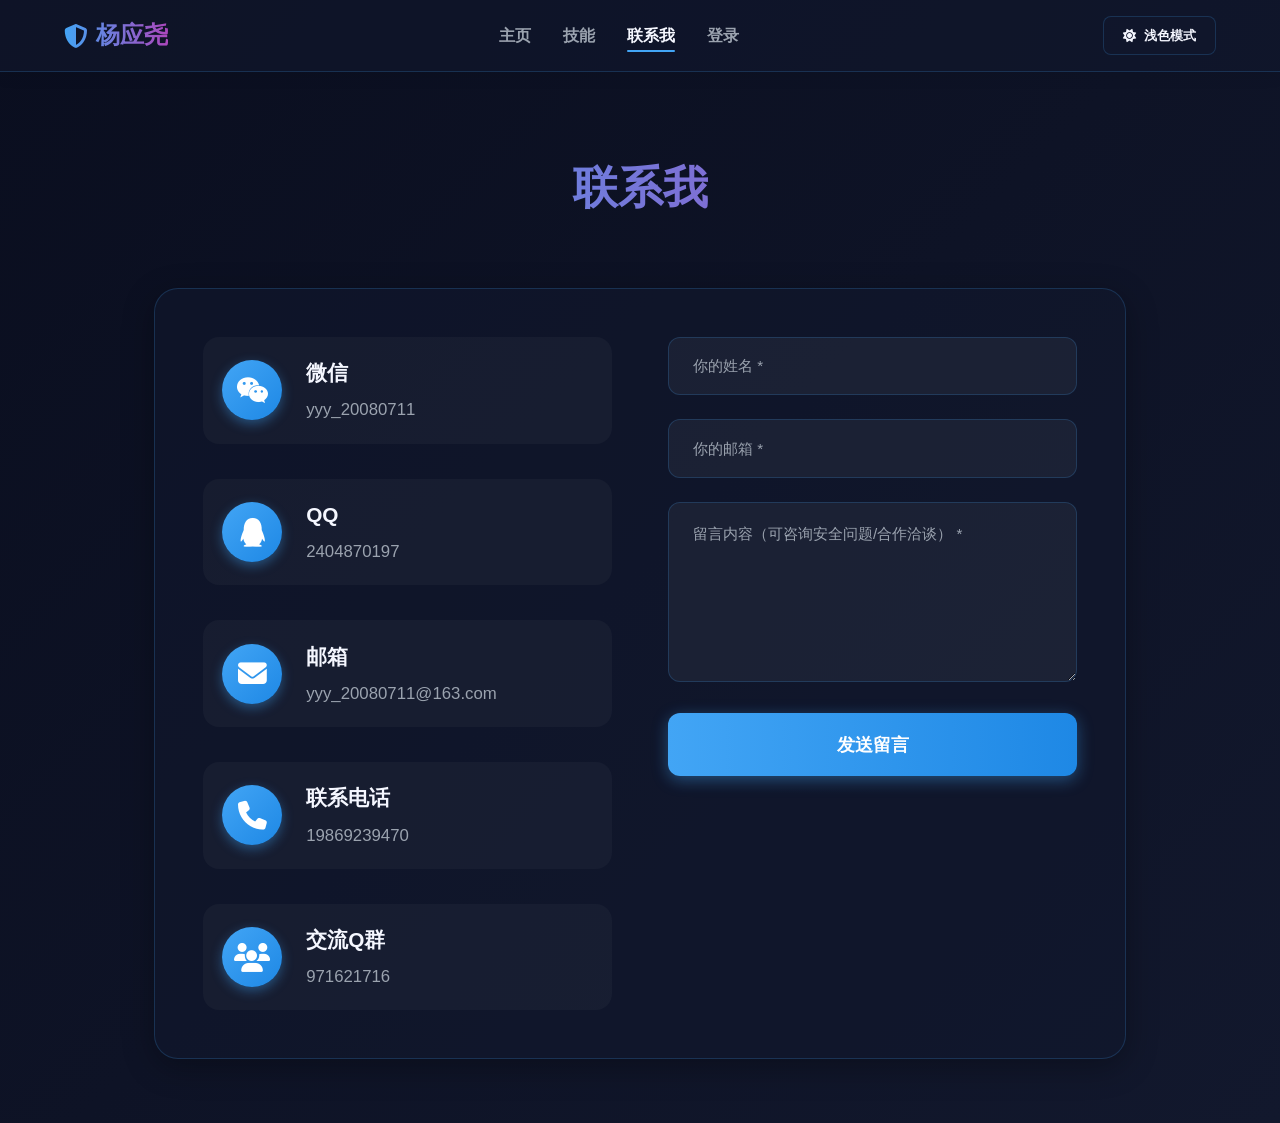
==== commit 1b2970d7: "feat: 增加登录注册页并更新联系方式 新增静态登录注册页面，导航栏加入登录入口；更新 QQ 号、二维码和联系电话。 Co-authored-by: monkeycode-ai <monkeycod" ====
--- a/contact.html
+++ b/contact.html
@@ -6,10 +6,21 @@
     <meta name="description" content="联系杨应尧 - 微信、QQ、邮箱、电话等多种联系方式，欢迎咨询安全问题和合作洽谈">
     <meta name="keywords" content="联系方式,微信,QQ,邮箱,网络安全咨询">
     <meta name="author" content="杨应尧">
+    <meta name="theme-color" content="#0a0e1f">
+    <link rel="icon" href="头像.jpg" type="image/jpeg">
+    <link rel="canonical" href="https://yyy20080711-cloud.github.io/contact.html">
     
     <meta property="og:title" content="联系我 | 杨应尧">
     <meta property="og:description" content="通过多种方式联系杨应尧，咨询网络安全相关问题">
     <meta property="og:type" content="website">
+    <meta property="og:url" content="https://yyy20080711-cloud.github.io/contact.html">
+    <meta property="og:site_name" content="杨应尧">
+    <meta property="og:locale" content="zh_CN">
+    <meta property="og:image" content="https://yyy20080711-cloud.github.io/%E5%A4%B4%E5%83%8F.jpg">
+    <meta name="twitter:card" content="summary">
+    <meta name="twitter:title" content="联系我 | 杨应尧">
+    <meta name="twitter:description" content="通过多种方式联系杨应尧，咨询网络安全相关问题">
+    <meta name="twitter:image" content="https://yyy20080711-cloud.github.io/%E5%A4%B4%E5%83%8F.jpg">
     
     <title>联系我 | 杨应尧</title>
     
@@ -362,6 +373,8 @@
             <a href="index.html" class="nav-link">主页</a>
             <a href="skills.html" class="nav-link">技能</a>
             <a href="contact.html" class="nav-link active" aria-current="page">联系我</a>
+            <a href="auth.html" class="nav-link" id="authNavLink">登录</a>
+            <div class="nav-auth" id="navAuth"></div>
         </div>
         <button class="mode-toggle" id="modeToggle" aria-label="切换主题模式">
             <i class="fas fa-sun" aria-hidden="true"></i>
@@ -394,7 +407,7 @@
                         </div>
                         <div class="contact-text">
                             <h3>QQ</h3>
-                            <p>3925595683</p>
+                            <p>2404870197</p>
                         </div>
                     </div>
 
@@ -414,7 +427,7 @@
                         </div>
                         <div class="contact-text">
                             <h3>联系电话</h3>
-                            <p>130-9968-7560</p>
+                            <p>19869239470</p>
                         </div>
                     </div>
 
@@ -456,6 +469,7 @@
 
     <div class="form-alert" id="formAlert" role="alert">留言发送成功！我会尽快回复你~</div>
 
+    <script src="auth.js"></script>
     <script src="scripts.js"></script>
     <script>
         // 二维码弹窗和表单处理
@@ -480,12 +494,12 @@
                 },
                 qq: {
                     title: '我的QQ',
-                    desc: 'QQ号：3925595683',
-                    img: 'QQ.jpg'
+                    desc: 'QQ号：2404870197',
+                    img: 'QQ.jpg?v=20261026'
                 },
                 phone: {
                     title: '我的联系电话',
-                    desc: '手机号：130-9968-7560',
+                    desc: '手机号：19869239470',
                     img: '祎翱.png'
                 },
                 group: {
--- a/styles.css
+++ b/styles.css
@@ -135,6 +135,45 @@
     align-items: center;
 }
 
+.nav-auth {
+    display: flex;
+    align-items: center;
+    gap: 0.8rem;
+}
+
+.nav-user {
+    display: inline-flex;
+    align-items: center;
+    gap: 0.4rem;
+    color: var(--text-primary);
+    font-weight: 600;
+    font-size: 0.95rem;
+    max-width: 140px;
+    overflow: hidden;
+    text-overflow: ellipsis;
+    white-space: nowrap;
+}
+
+.nav-user i {
+    color: var(--accent);
+}
+
+.nav-logout {
+    background: transparent;
+    border: 1px solid var(--card-border);
+    color: var(--text-primary);
+    padding: 0.35rem 0.75rem;
+    border-radius: 8px;
+    font-weight: 600;
+    cursor: pointer;
+    transition: all 0.3s ease;
+}
+
+.nav-logout:hover {
+    border-color: var(--accent);
+    background: var(--hover-bg);
+}
+
 .nav-link {
     color: var(--text-secondary);
     text-decoration: none;
